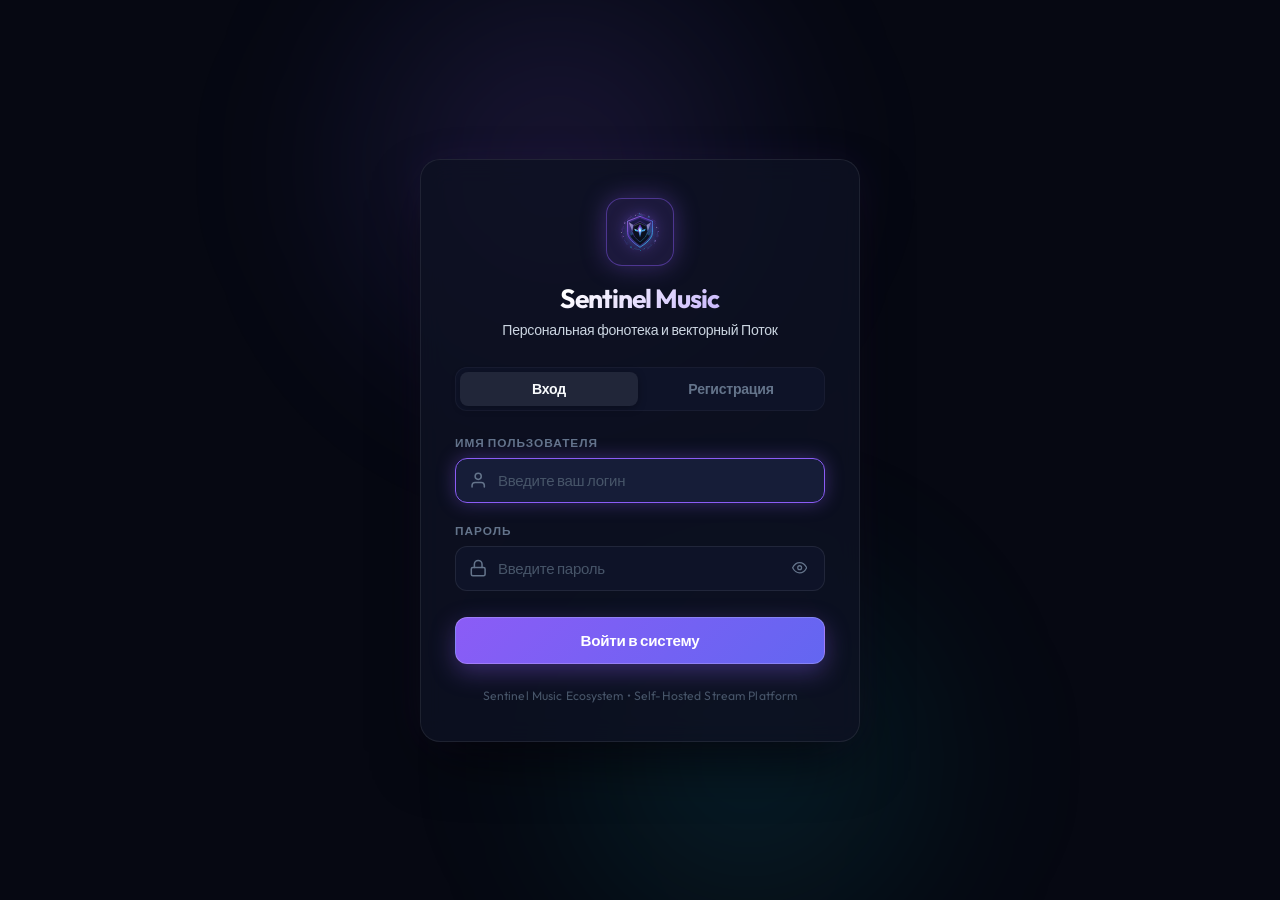
==== frontend/login.html @ 0853d441 "feat: separate login page and cover thumbnails endpoint with disk cache" ====
<!DOCTYPE html>
<html lang="ru">
<head>
  <meta charset="UTF-8">
  <meta name="viewport" content="width=device-width, initial-scale=1.0">
  <title>Авторизация — Sentinel Music</title>
  <link rel="icon" type="image/svg+xml" href="img/logo.svg">

  <!-- Шрифт Outfit и модульные стили Sentinel Design System -->
  <link rel="stylesheet" href="libs/outfit/outfit.css">
  <link rel="stylesheet" href="styles/variables.css">
  <link rel="stylesheet" href="styles/login.css?v=1.0.0">
</head>
<body class="login-page">

  <!-- Фоновые неоновые световые акценты -->
  <div class="login-bg-glow"></div>

  <!-- Карточка авторизации -->
  <div class="login-card">
    <div class="login-brand">
      <div class="logo-wrapper">
        <img src="img/logo.svg" alt="Sentinel Logo" class="brand-logo">
      </div>
      <h1 class="brand-title">Sentinel Music</h1>
      <p class="brand-subtitle" id="authSubtitle">Персональная фонотека и векторный Поток</p>
    </div>

    <!-- Вкладки переключения режима (Вход / Регистрация) -->
    <div class="auth-tabs" id="authTabs">
      <button type="button" class="auth-tab active" data-mode="login" id="tabLogin">Вход</button>
      <button type="button" class="auth-tab" data-mode="register" id="tabRegister">Регистрация</button>
    </div>

    <!-- Информационный баннер (для первого запуска) -->
    <div class="login-info" id="loginInfo" style="display: none;">
      <svg class="svg-icon" viewBox="0 0 24 24" style="flex-shrink:0; width:18px; height:18px;">
        <circle cx="12" cy="12" r="10"></circle>
        <line x1="12" y1="16" x2="12" y2="12"></line>
        <line x1="12" y1="8" x2="12.01" y2="8"></line>
      </svg>
      <span id="infoText">Первый запуск: зарегистрируйте учетную запись администратора.</span>
    </div>

    <!-- Баннер ошибки -->
    <div class="login-error" id="loginError" style="display: none;">
      <svg class="svg-icon" viewBox="0 0 24 24" style="flex-shrink:0; width:18px; height:18px;">
        <circle cx="12" cy="12" r="10"></circle>
        <line x1="12" y1="8" x2="12" y2="12"></line>
        <line x1="12" y1="16" x2="12.01" y2="16"></line>
      </svg>
      <span id="errorText"></span>
    </div>

    <!-- Форма авторизации -->
    <form id="loginForm" autocomplete="on">
      <div class="form-group">
        <label class="form-label" for="usernameInput">Имя пользователя</label>
        <div class="input-wrapper">
          <svg class="svg-icon input-icon" viewBox="0 0 24 24">
            <path d="M20 21v-2a4 4 0 0 0-4-4H8a4 4 0 0 0-4 4v2"></path>
            <circle cx="12" cy="7" r="4"></circle>
          </svg>
          <input
            type="text"
            id="usernameInput"
            class="form-input"
            placeholder="Введите ваш логин"
            autocomplete="username"
            required
            autofocus
          >
        </div>
      </div>

      <div class="form-group">
        <label class="form-label" for="passwordInput">Пароль</label>
        <div class="input-wrapper">
          <svg class="svg-icon input-icon" viewBox="0 0 24 24">
            <rect x="3" y="11" width="18" height="11" rx="2" ry="2"></rect>
            <path d="M7 11V7a5 5 0 0 1 10 0v4"></path>
          </svg>
          <input
            type="password"
            id="passwordInput"
            class="form-input"
            placeholder="Введите пароль"
            autocomplete="current-password"
            required
          >
          <button type="button" class="toggle-password-btn" id="togglePasswordBtn" title="Показать/скрыть пароль">
            <svg class="svg-icon" id="eyeIcon" viewBox="0 0 24 24">
              <path d="M1 12s4-8 11-8 11 8 11 8-4 8-11 8-11-8-11-8z"></path>
              <circle cx="12" cy="12" r="3"></circle>
            </svg>
          </button>
        </div>
      </div>

      <!-- Повтор пароля (только при регистрации) -->
      <div class="form-group" id="confirmPasswordGroup" style="display: none;">
        <label class="form-label" for="confirmPasswordInput">Подтверждение пароля</label>
        <div class="input-wrapper">
          <svg class="svg-icon input-icon" viewBox="0 0 24 24">
            <rect x="3" y="11" width="18" height="11" rx="2" ry="2"></rect>
            <path d="M7 11V7a5 5 0 0 1 10 0v4"></path>
          </svg>
          <input
            type="password"
            id="confirmPasswordInput"
            class="form-input"
            placeholder="Повторите пароль"
            autocomplete="new-password"
          >
        </div>
      </div>

      <button type="submit" class="btn-submit" id="submitBtn">
        <span id="submitBtnText">Войти в систему</span>
      </button>
    </form>

    <div class="login-footer">
      Sentinel Music Ecosystem &bull; Self-Hosted Stream Platform
    </div>
  </div>

  <!-- Модульная логика страницы авторизации -->
  <script type="module">
    import { getAuthToken, setAuthToken, setCurrentUser, clearAuthToken } from './js/config.js';
    import { checkAuthStatus, apiLogin, apiRegister, apiFetch } from './js/api.js';

    let currentMode = 'login'; // 'login' | 'register'

    const form = document.getElementById('loginForm');
    const usernameInput = document.getElementById('usernameInput');
    const passwordInput = document.getElementById('passwordInput');
    const confirmPasswordInput = document.getElementById('confirmPasswordInput');
    const confirmPasswordGroup = document.getElementById('confirmPasswordGroup');
    const submitBtn = document.getElementById('submitBtn');
    const submitBtnText = document.getElementById('submitBtnText');
    const errorBox = document.getElementById('loginError');
    const errorText = document.getElementById('errorText');
    const infoBox = document.getElementById('loginInfo');
    const tabLogin = document.getElementById('tabLogin');
    const tabRegister = document.getElementById('tabRegister');
    const authTabs = document.getElementById('authTabs');
    const togglePasswordBtn = document.getElementById('togglePasswordBtn');
    const authSubtitle = document.getElementById('authSubtitle');

    function showError(msg) {
      errorText.textContent = msg;
      errorBox.style.display = 'flex';
    }

    function hideError() {
      errorBox.style.display = 'none';
      errorText.textContent = '';
    }

    function setMode(mode) {
      currentMode = mode;
      hideError();

      if (mode === 'register') {
        tabRegister.classList.add('active');
        tabLogin.classList.remove('active');
        confirmPasswordGroup.style.display = 'block';
        confirmPasswordInput.required = true;
        passwordInput.autocomplete = 'new-password';
        submitBtnText.textContent = 'Зарегистрироваться';
        authSubtitle.textContent = 'Создание нового профиля слушателя';
      } else {
        tabLogin.classList.add('active');
        tabRegister.classList.remove('active');
        confirmPasswordGroup.style.display = 'none';
        confirmPasswordInput.required = false;
        passwordInput.autocomplete = 'current-password';
        submitBtnText.textContent = 'Войти в систему';
        authSubtitle.textContent = 'Персональная фонотека и векторный Поток';
      }
    }

    // Переключение пароля (show/hide)
    togglePasswordBtn.addEventListener('click', () => {
      const isPwd = passwordInput.type === 'password';
      passwordInput.type = isPwd ? 'text' : 'password';
      togglePasswordBtn.style.color = isPwd ? 'var(--primary)' : 'var(--text-muted)';
    });

    // Переключение вкладок
    tabLogin.addEventListener('click', () => setMode('login'));
    tabRegister.addEventListener('click', () => setMode('register'));

    // Инициализация страницы
    async function initPage() {
      // 1. Проверяем, авторизован ли пользователь уже
      const existingToken = getAuthToken();
      if (existingToken) {
        try {
          const res = await apiFetch('/api/auth/me');
          if (res.ok) {
            window.location.replace('index.html');
            return;
          } else {
            clearAuthToken();
          }
        } catch (_) {
          // Сервер недоступен или ошибка сети — остаёмся на форме
        }
      }

      // 2. Проверяем статус сервера (первичный запуск без админа)
      try {
        const status = await checkAuthStatus();
        if (status && !status.initialized) {
          infoBox.style.display = 'flex';
          authTabs.style.display = 'none';
          setMode('register');
          submitBtnText.textContent = 'Создать администратора';
          authSubtitle.textContent = 'Первоначальная настройка Sentinel Music';
        }
      } catch (err) {
        console.warn('Не удалось запросить статус инициализации сервера:', err);
      }
    }

    // Обработка отправки формы
    form.addEventListener('submit', async (e) => {
      e.preventDefault();
      hideError();

      const username = usernameInput.value.trim();
      const password = passwordInput.value.trim();

      if (!username || !password) {
        showError('Пожалуйста, заполните имя пользователя и пароль.');
        return;
      }

      if (currentMode === 'register') {
        const confirmPassword = confirmPasswordInput.value.trim();
        if (password !== confirmPassword) {
          showError('Введенные пароли не совпадают.');
          confirmPasswordInput.focus();
          return;
        }
        if (password.length < 4) {
          showError('Пароль должен содержать не менее 4 символов.');
          passwordInput.focus();
          return;
        }
      }

      // Блокируем кнопку на время запроса
      submitBtn.disabled = true;
      const originalText = submitBtnText.textContent;
      submitBtnText.textContent = 'Проверка...';

      try {
        const res = currentMode === 'register'
          ? await apiRegister(username, password)
          : await apiLogin(username, password);

        const data = await res.json();

        if (res.ok && data.token) {
          setAuthToken(data.token);
          setCurrentUser({ username: data.username || username });
          // Мгновенный переход в приложение
          window.location.replace('index.html');
        } else {
          showError(data.detail || 'Неверное имя пользователя или пароль.');
          submitBtn.disabled = false;
          submitBtnText.textContent = originalText;
        }
      } catch (err) {
        showError('Не удалось соединиться с сервером. Проверьте подключение.');
        submitBtn.disabled = false;
        submitBtnText.textContent = originalText;
      }
    });

    initPage();
  </script>
</body>
</html>
---- frontend/libs/outfit/outfit.css ----
/* latin-ext */
@font-face {
  font-family: 'Outfit';
  font-style: normal;
  font-weight: 300;
  font-display: swap;
  src: url(./fonts/QGYvz_MVcBeNP4NJuktqQ4E.woff2) format('woff2');
  unicode-range: U+0100-02BA, U+02BD-02C5, U+02C7-02CC, U+02CE-02D7, U+02DD-02FF, U+0304, U+0308, U+0329, U+1D00-1DBF, U+1E00-1E9F, U+1EF2-1EFF, U+2020, U+20A0-20AB, U+20AD-20C0, U+2113, U+2C60-2C7F, U+A720-A7FF;
}
/* latin */
@font-face {
  font-family: 'Outfit';
  font-style: normal;
  font-weight: 300;
  font-display: swap;
  src: url(./fonts/QGYvz_MVcBeNP4NJtEtq.woff2) format('woff2');
  unicode-range: U+0000-00FF, U+0131, U+0152-0153, U+02BB-02BC, U+02C6, U+02DA, U+02DC, U+0304, U+0308, U+0329, U+2000-206F, U+20AC, U+2122, U+2191, U+2193, U+2212, U+2215, U+FEFF, U+FFFD;
}
/* latin-ext */
@font-face {
  font-family: 'Outfit';
  font-style: normal;
  font-weight: 400;
  font-display: swap;
  src: url(./fonts/QGYvz_MVcBeNP4NJuktqQ4E.woff2) format('woff2');
  unicode-range: U+0100-02BA, U+02BD-02C5, U+02C7-02CC, U+02CE-02D7, U+02DD-02FF, U+0304, U+0308, U+0329, U+1D00-1DBF, U+1E00-1E9F, U+1EF2-1EFF, U+2020, U+20A0-20AB, U+20AD-20C0, U+2113, U+2C60-2C7F, U+A720-A7FF;
}
/* latin */
@font-face {
  font-family: 'Outfit';
  font-style: normal;
  font-weight: 400;
  font-display: swap;
  src: url(./fonts/QGYvz_MVcBeNP4NJtEtq.woff2) format('woff2');
  unicode-range: U+0000-00FF, U+0131, U+0152-0153, U+02BB-02BC, U+02C6, U+02DA, U+02DC, U+0304, U+0308, U+0329, U+2000-206F, U+20AC, U+2122, U+2191, U+2193, U+2212, U+2215, U+FEFF, U+FFFD;
}
/* latin-ext */
@font-face {
  font-family: 'Outfit';
  font-style: normal;
  font-weight: 500;
  font-display: swap;
  src: url(./fonts/QGYvz_MVcBeNP4NJuktqQ4E.woff2) format('woff2');
  unicode-range: U+0100-02BA, U+02BD-02C5, U+02C7-02CC, U+02CE-02D7, U+02DD-02FF, U+0304, U+0308, U+0329, U+1D00-1DBF, U+1E00-1E9F, U+1EF2-1EFF, U+2020, U+20A0-20AB, U+20AD-20C0, U+2113, U+2C60-2C7F, U+A720-A7FF;
}
/* latin */
@font-face {
  font-family: 'Outfit';
  font-style: normal;
  font-weight: 500;
  font-display: swap;
  src: url(./fonts/QGYvz_MVcBeNP4NJtEtq.woff2) format('woff2');
  unicode-range: U+0000-00FF, U+0131, U+0152-0153, U+02BB-02BC, U+02C6, U+02DA, U+02DC, U+0304, U+0308, U+0329, U+2000-206F, U+20AC, U+2122, U+2191, U+2193, U+2212, U+2215, U+FEFF, U+FFFD;
}
/* latin-ext */
@font-face {
  font-family: 'Outfit';
  font-style: normal;
  font-weight: 600;
  font-display: swap;
  src: url(./fonts/QGYvz_MVcBeNP4NJuktqQ4E.woff2) format('woff2');
  unicode-range: U+0100-02BA, U+02BD-02C5, U+02C7-02CC, U+02CE-02D7, U+02DD-02FF, U+0304, U+0308, U+0329, U+1D00-1DBF, U+1E00-1E9F, U+1EF2-1EFF, U+2020, U+20A0-20AB, U+20AD-20C0, U+2113, U+2C60-2C7F, U+A720-A7FF;
}
/* latin */
@font-face {
  font-family: 'Outfit';
  font-style: normal;
  font-weight: 600;
  font-display: swap;
  src: url(./fonts/QGYvz_MVcBeNP4NJtEtq.woff2) format('woff2');
  unicode-range: U+0000-00FF, U+0131, U+0152-0153, U+02BB-02BC, U+02C6, U+02DA, U+02DC, U+0304, U+0308, U+0329, U+2000-206F, U+20AC, U+2122, U+2191, U+2193, U+2212, U+2215, U+FEFF, U+FFFD;
}
/* latin-ext */
@font-face {
  font-family: 'Outfit';
  font-style: normal;
  font-weight: 700;
  font-display: swap;
  src: url(./fonts/QGYvz_MVcBeNP4NJuktqQ4E.woff2) format('woff2');
  unicode-range: U+0100-02BA, U+02BD-02C5, U+02C7-02CC, U+02CE-02D7, U+02DD-02FF, U+0304, U+0308, U+0329, U+1D00-1DBF, U+1E00-1E9F, U+1EF2-1EFF, U+2020, U+20A0-20AB, U+20AD-20C0, U+2113, U+2C60-2C7F, U+A720-A7FF;
}
/* latin */
@font-face {
  font-family: 'Outfit';
  font-style: normal;
  font-weight: 700;
  font-display: swap;
  src: url(./fonts/QGYvz_MVcBeNP4NJtEtq.woff2) format('woff2');
  unicode-range: U+0000-00FF, U+0131, U+0152-0153, U+02BB-02BC, U+02C6, U+02DA, U+02DC, U+0304, U+0308, U+0329, U+2000-206F, U+20AC, U+2122, U+2191, U+2193, U+2212, U+2215, U+FEFF, U+FFFD;
}
---- frontend/styles/variables.css ----
/* Sentinel Design System (Deep Space Stealth Cyberpunk v2) Tokens */
:root {
  color-scheme: dark;

  /* Основная космическая палитра */
  --bg-main: #060812;
  --bg-sidebar: rgba(10, 13, 26, 0.75);
  --bg-card: rgba(15, 20, 38, 0.55);
  --bg-card-hover: rgba(22, 29, 54, 0.7);
  --bg-player: rgba(10, 13, 26, 0.90);
  --bg-input: rgba(18, 24, 46, 0.65);
  --bg-input-focus: rgba(24, 32, 62, 0.85);
  --bg-glass-overlay: rgba(6, 8, 18, 0.75);

  /* Границы и разделители */
  --border-color: rgba(255, 255, 255, 0.08);
  --border-subtle: rgba(255, 255, 255, 0.04);
  --border-highlight: rgba(139, 92, 246, 0.45);
  --border-cyan: rgba(6, 182, 212, 0.4);
  --border-emerald: rgba(16, 185, 129, 0.4);

  /* Текстовая иерархия */
  --text-primary: #f8fafc;
  --text-secondary: #cbd5e1;
  --text-muted: #64748b;
  --text-dim: #475569;

  /* Неоновые фирменные акценты Sentinel */
  --primary: #8b5cf6;                     /* Электрический неоновый фиолетовый */
  --primary-hover: #a78bfa;
  --primary-active: #7c3aed;
  --primary-glow: rgba(139, 92, 246, 0.35);
  --primary-gradient: linear-gradient(135deg, #8b5cf6 0%, #6366f1 100%);
  --primary-gradient-hover: linear-gradient(135deg, #a78bfa 0%, #818cf8 100%);

  --accent-cyan: #06b6d4;                 /* Неоновый циановый */
  --accent-cyan-hover: #22d3ee;
  --accent-cyan-glow: rgba(6, 182, 212, 0.3);

  --accent-green: #10b981;                /* Изумрудный зеленый */
  --accent-green-hover: #34d399;
  --accent-green-glow: rgba(16, 185, 129, 0.25);

  --accent-rose: #f43f5e;                 /* Яркая неоновая роза */
  --accent-rose-hover: #fb7185;
  --accent-rose-glow: rgba(244, 63, 94, 0.3);

  /* Специфичные акценты для аудио-компонентов */
  --accent-stream-pink: #c084fc;
  --accent-stream-purple: #7c3aed;
  --accent-stream-cyan: #06b6d4;
  --badge-flac: #10b981;
  --like-color: #f43f5e;

  /* Шрифты и типографика */
  --font-family: 'Outfit', -apple-system, BlinkMacSystemFont, 'Segoe UI', Roboto, sans-serif;
  --font-mono: 'JetBrains Mono', 'Fira Code', 'Consolas', monospace;
  --tracking-tighter: -0.035em;
  --tracking-tight: -0.018em;
  --tracking-normal: 0.01em;

  /* Радиусы скругления */
  --radius-xl: 20px;
  --radius-lg: 16px;
  --radius-md: 12px;
  --radius-sm: 8px;
  --radius-pill: 9999px;

  /* Фильтры и эффекты Glassmorphism */
  --blur-glass: blur(8px);
  --blur-modal: blur(12px);

  /* Анимации и переходы */
  --transition-fast: 0.15s cubic-bezier(0.16, 1, 0.3, 1);
  --transition-normal: 0.3s cubic-bezier(0.16, 1, 0.3, 1);
  --transition-premium: 0.5s cubic-bezier(0.16, 1, 0.3, 1);
  --transition-elastic: 0.45s cubic-bezier(0.34, 1.56, 0.64, 1);

  /* Свечения и тени */
  --shadow-glow: 0 0 30px rgba(139, 92, 246, 0.25);
  --shadow-cyan-glow: 0 0 30px rgba(6, 182, 212, 0.2);
  --shadow-card: 0 20px 50px -10px rgba(0, 0, 0, 0.7);
  --shadow-card-hover: 0 24px 60px -12px rgba(139, 92, 246, 0.18);
  --shadow-neon-green: 0 0 22px rgba(16, 185, 129, 0.25);
  --shadow-neon-rose: 0 0 22px rgba(244, 63, 94, 0.25);

  /* Векторная система иконок (SVG Icon Tokens) */
  --icon-size-sm: 14px;
  --icon-size-md: 18px;
  --icon-size-lg: 24px;
}

/* Базовые правила для масштабируемых SVG-иконок */
.svg-icon {
  display: inline-block;
  width: 1.15em;
  height: 1.15em;
  vertical-align: -0.18em;
  stroke-width: 2;
  stroke: currentColor;
  fill: none;
  stroke-linecap: round;
  stroke-linejoin: round;
  flex-shrink: 0;
  transition: transform var(--transition-fast), stroke var(--transition-fast), fill var(--transition-fast);
}

.svg-icon.icon-heartFilled,
.svg-icon.icon-liked {
  fill: var(--accent-rose);
  stroke: var(--accent-rose);
}

.svg-icon.icon-danger {
  color: var(--accent-rose);
}

.svg-icon.icon-success {
  color: var(--accent-green);
}

.svg-icon.icon-spin {
  animation: iconSpin 0.9s linear infinite;
}

@keyframes iconSpin {
  from { transform: rotate(0deg); }
  to   { transform: rotate(360deg); }
}
---- frontend/styles/login.css ----
/* Sentinel Design System — Стили отдельной страницы авторизации (Login View) */

* {
  box-sizing: border-box;
  margin: 0;
  padding: 0;
}

body.login-page {
  min-height: 100vh;
  width: 100%;
  background: var(--bg-main);
  color: var(--text-primary);
  font-family: var(--font-family);
  display: flex;
  align-items: center;
  justify-content: center;
  position: relative;
  overflow-x: hidden;
  padding: 24px;
}

/* Фоновые неоновые световые акценты */
.login-bg-glow {
  position: fixed;
  inset: 0;
  pointer-events: none;
  z-index: 0;
  overflow: hidden;
}

.login-bg-glow::before {
  content: '';
  position: absolute;
  top: -15%;
  left: 20%;
  width: 600px;
  height: 600px;
  background: radial-gradient(circle, rgba(139, 92, 246, 0.16) 0%, rgba(99, 102, 241, 0.05) 50%, transparent 70%);
  border-radius: 50%;
  filter: blur(60px);
  animation: glowPulse 8s ease-in-out infinite alternate;
}

.login-bg-glow::after {
  content: '';
  position: absolute;
  bottom: -15%;
  right: 20%;
  width: 550px;
  height: 550px;
  background: radial-gradient(circle, rgba(6, 182, 212, 0.13) 0%, rgba(16, 185, 129, 0.04) 50%, transparent 70%);
  border-radius: 50%;
  filter: blur(60px);
  animation: glowPulse 10s ease-in-out infinite alternate-reverse;
}

@keyframes glowPulse {
  0% { transform: scale(0.9) translate(0, 0); opacity: 0.7; }
  100% { transform: scale(1.1) translate(20px, -20px); opacity: 1; }
}

/* Центрированная карточка авторизации */
.login-card {
  position: relative;
  z-index: 10;
  width: 100%;
  max-width: 440px;
  background: rgba(14, 18, 35, 0.82);
  border: 1px solid var(--border-color);
  backdrop-filter: var(--blur-modal);
  -webkit-backdrop-filter: var(--blur-modal);
  border-radius: var(--radius-xl);
  padding: 38px 34px;
  box-shadow: 0 25px 60px -15px rgba(0, 0, 0, 0.8), 0 0 40px rgba(139, 92, 246, 0.08);
  animation: cardFadeIn 0.4s cubic-bezier(0.16, 1, 0.3, 1) forwards;
}

@keyframes cardFadeIn {
  from { opacity: 0; transform: translateY(18px) scale(0.98); }
  to { opacity: 1; transform: translateY(0) scale(1); }
}

/* Брендинг и логотип */
.login-brand {
  text-align: center;
  margin-bottom: 28px;
}

.logo-wrapper {
  display: inline-flex;
  align-items: center;
  justify-content: center;
  width: 68px;
  height: 68px;
  border-radius: var(--radius-lg);
  background: rgba(139, 92, 246, 0.12);
  border: 1px solid var(--border-highlight);
  box-shadow: 0 0 24px var(--primary-glow);
  margin-bottom: 16px;
  transition: transform var(--transition-normal);
}

.logo-wrapper:hover {
  transform: scale(1.05) rotate(3deg);
}

.brand-logo {
  width: 40px;
  height: 40px;
  filter: drop-shadow(0 0 8px rgba(139, 92, 246, 0.6));
}

.brand-title {
  font-size: 1.65rem;
  font-weight: 800;
  letter-spacing: var(--tracking-tighter);
  background: linear-gradient(135deg, #ffffff 30%, var(--primary-hover) 100%);
  -webkit-background-clip: text;
  -webkit-text-fill-color: transparent;
  margin-bottom: 6px;
}

.brand-subtitle {
  font-size: 0.88rem;
  color: var(--text-secondary);
  letter-spacing: var(--tracking-tight);
}

/* Переключатель вкладок Вход / Регистрация */
.auth-tabs {
  display: flex;
  background: var(--bg-input);
  border: 1px solid var(--border-subtle);
  border-radius: var(--radius-md);
  padding: 4px;
  margin-bottom: 24px;
  gap: 4px;
}

.auth-tab {
  flex: 1;
  padding: 9px 14px;
  border: none;
  background: transparent;
  color: var(--text-muted);
  font-size: 0.88rem;
  font-weight: 700;
  border-radius: var(--radius-sm);
  cursor: pointer;
  letter-spacing: var(--tracking-tight);
  transition: all var(--transition-fast);
}

.auth-tab:hover {
  color: var(--text-secondary);
}

.auth-tab.active {
  background: rgba(255, 255, 255, 0.08);
  color: var(--text-primary);
  box-shadow: 0 2px 8px rgba(0, 0, 0, 0.3);
}

/* Баннеры ошибок и информации */
.login-error {
  display: flex;
  align-items: flex-start;
  gap: 10px;
  padding: 12px 14px;
  background: rgba(244, 63, 94, 0.12);
  border: 1px solid rgba(244, 63, 94, 0.35);
  color: #fda4af;
  border-radius: var(--radius-md);
  font-size: 0.86rem;
  font-weight: 600;
  line-height: 1.4;
  margin-bottom: 20px;
  animation: shakeAlert 0.3s ease-in-out;
}

.login-info {
  display: flex;
  align-items: flex-start;
  gap: 10px;
  padding: 12px 14px;
  background: rgba(6, 182, 212, 0.12);
  border: 1px solid rgba(6, 182, 212, 0.35);
  color: #a5f3fc;
  border-radius: var(--radius-md);
  font-size: 0.86rem;
  font-weight: 600;
  line-height: 1.4;
  margin-bottom: 20px;
}

@keyframes shakeAlert {
  0%, 100% { transform: translateX(0); }
  25% { transform: translateX(-4px); }
  75% { transform: translateX(4px); }
}

/* Поля ввода формы */
.form-group {
  margin-bottom: 20px;
}

.form-label {
  display: block;
  font-size: 0.74rem;
  font-weight: 700;
  text-transform: uppercase;
  letter-spacing: 1px;
  color: var(--text-muted);
  margin-bottom: 8px;
}

.input-wrapper {
  position: relative;
  display: flex;
  align-items: center;
}

.input-icon {
  position: absolute;
  left: 14px;
  color: var(--text-muted);
  pointer-events: none;
  font-size: 1rem;
}

.form-input {
  width: 100%;
  padding: 12px 16px 12px 42px;
  background: var(--bg-input);
  border: 1px solid var(--border-color);
  border-radius: var(--radius-md);
  color: var(--text-primary);
  font-family: inherit;
  font-size: 0.94rem;
  letter-spacing: var(--tracking-tight);
  outline: none;
  transition: all var(--transition-fast);
}

.form-input:focus {
  background: var(--bg-input-focus);
  border-color: var(--primary);
  box-shadow: 0 0 18px var(--primary-glow);
}

.form-input::placeholder {
  color: var(--text-dim);
}

.toggle-password-btn {
  position: absolute;
  right: 12px;
  background: transparent;
  border: none;
  color: var(--text-muted);
  cursor: pointer;
  padding: 6px;
  display: flex;
  align-items: center;
  justify-content: center;
  border-radius: var(--radius-sm);
  transition: color var(--transition-fast);
}

.toggle-password-btn:hover {
  color: var(--text-primary);
}

/* Кнопка отправки */
.btn-submit {
  width: 100%;
  padding: 13px 24px;
  background: var(--primary-gradient);
  color: #ffffff;
  border: 1px solid rgba(255, 255, 255, 0.2);
  border-radius: var(--radius-md);
  font-family: inherit;
  font-size: 0.95rem;
  font-weight: 700;
  letter-spacing: var(--tracking-tight);
  cursor: pointer;
  box-shadow: 0 8px 24px var(--primary-glow);
  transition: all var(--transition-fast);
  display: flex;
  align-items: center;
  justify-content: center;
  gap: 10px;
  margin-top: 26px;
}

.btn-submit:hover:not(:disabled) {
  background: var(--primary-gradient-hover);
  box-shadow: 0 10px 28px rgba(139, 92, 246, 0.45);
  transform: translateY(-1px);
}

.btn-submit:active:not(:disabled) {
  transform: translateY(1px);
}

.btn-submit:disabled {
  opacity: 0.6;
  cursor: not-allowed;
  transform: none;
}

/* Подвал карточки */
.login-footer {
  text-align: center;
  margin-top: 24px;
  font-size: 0.76rem;
  color: var(--text-dim);
  letter-spacing: var(--tracking-normal);
}

/* Адаптивность для мобильных экранов */
@media (max-width: 480px) {
  .login-card {
    padding: 28px 22px;
    border-radius: var(--radius-lg);
  }
  
  .brand-title {
    font-size: 1.45rem;
  }
}
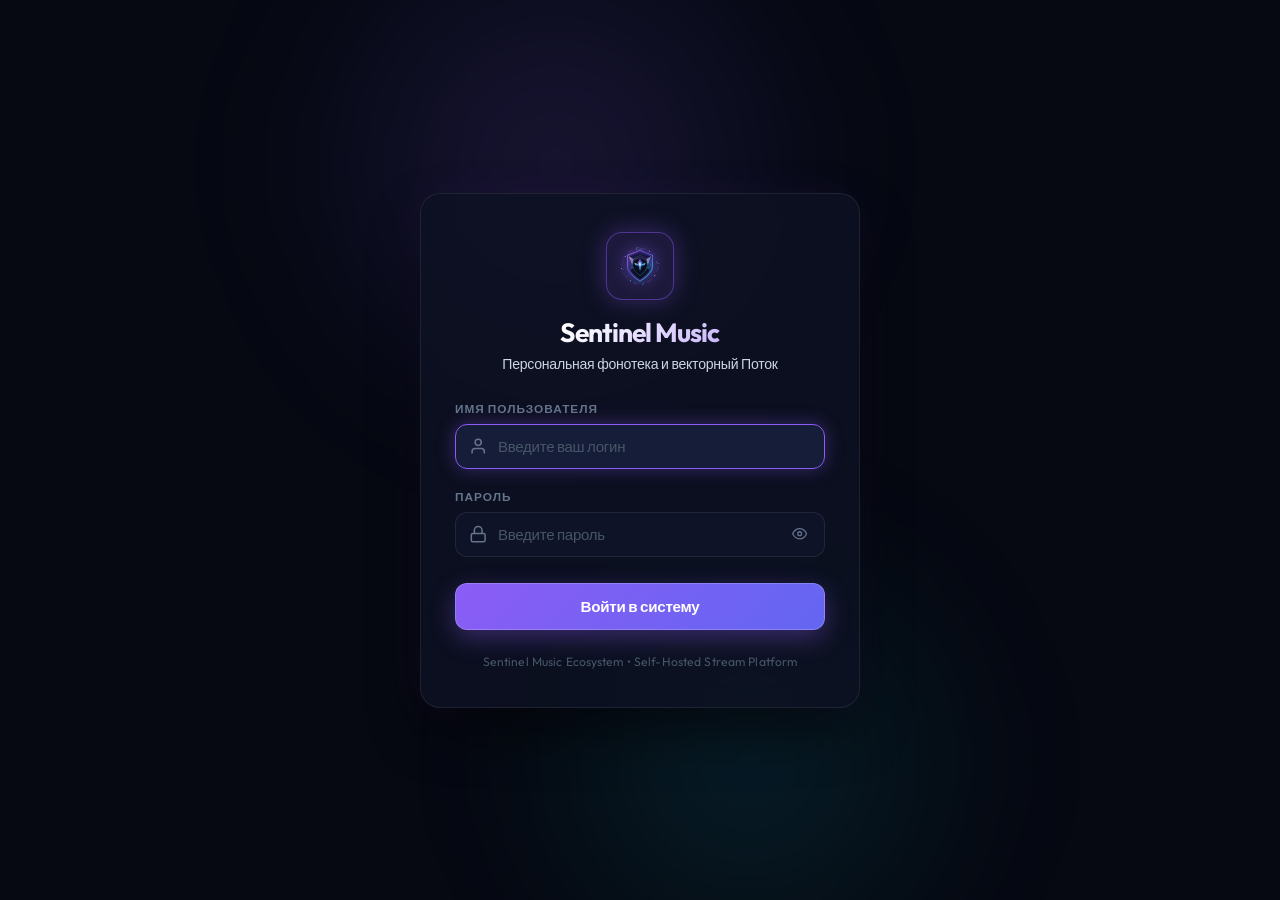
==== commit 82235ca6: "feat: full-screen settings, ssl generation, admin-only registration and task import API" ====
--- a/frontend/login.html
+++ b/frontend/login.html
@@ -26,8 +26,8 @@
       <p class="brand-subtitle" id="authSubtitle">Персональная фонотека и векторный Поток</p>
     </div>
 
-    <!-- Вкладки переключения режима (Вход / Регистрация) -->
-    <div class="auth-tabs" id="authTabs">
+    <!-- Вкладки переключения режима (Вход / Регистрация) - отображаются только при первом старте -->
+    <div class="auth-tabs" id="authTabs" style="display: none;">
       <button type="button" class="auth-tab active" data-mode="login" id="tabLogin">Вход</button>
       <button type="button" class="auth-tab" data-mode="register" id="tabRegister">Регистрация</button>
     </div>
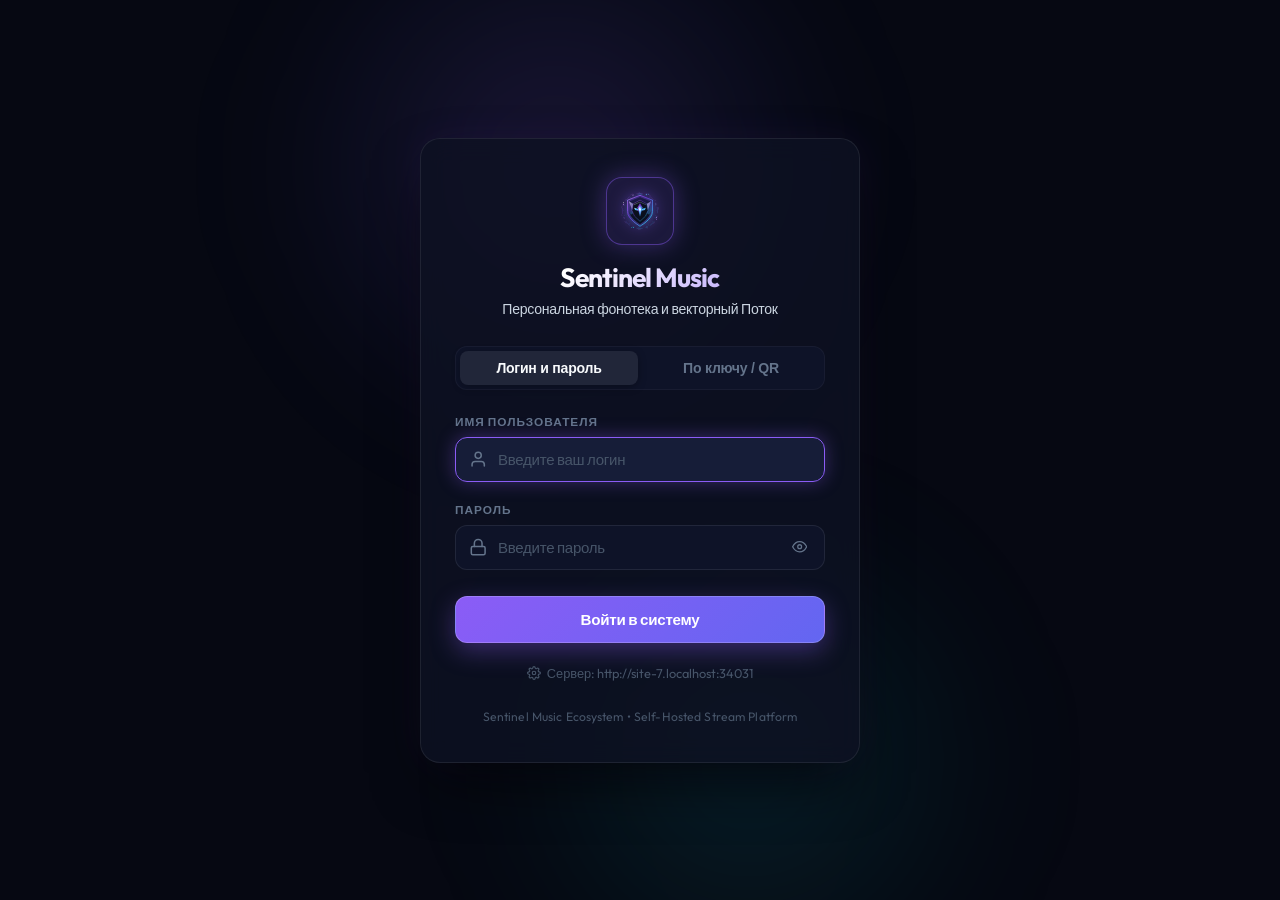
==== commit 36c6faad: "feat(auth): add AES-256-GCM tamper-proof pairing tokens and remove is_admin from QR payload" ====
--- a/frontend/login.html
+++ b/frontend/login.html
@@ -26,10 +26,11 @@
       <p class="brand-subtitle" id="authSubtitle">Персональная фонотека и векторный Поток</p>
     </div>
 
-    <!-- Вкладки переключения режима (Вход / Регистрация) - отображаются только при первом старте -->
-    <div class="auth-tabs" id="authTabs" style="display: none;">
-      <button type="button" class="auth-tab active" data-mode="login" id="tabLogin">Вход</button>
-      <button type="button" class="auth-tab" data-mode="register" id="tabRegister">Регистрация</button>
+    <!-- Вкладки переключения режима (Вход по паролю / По ключу или QR / Регистрация) -->
+    <div class="auth-tabs" id="authTabs">
+      <button type="button" class="auth-tab active" data-mode="login" id="tabLogin">Логин и пароль</button>
+      <button type="button" class="auth-tab" data-mode="token" id="tabToken">По ключу / QR</button>
+      <button type="button" class="auth-tab" data-mode="register" id="tabRegister" style="display: none;">Регистрация</button>
     </div>
 
     <!-- Информационный баннер (для первого запуска) -->
@@ -54,7 +55,7 @@
 
     <!-- Форма авторизации -->
     <form id="loginForm" autocomplete="on">
-      <div class="form-group">
+      <div class="form-group" id="usernameGroup">
         <label class="form-label" for="usernameInput">Имя пользователя</label>
         <div class="input-wrapper">
           <svg class="svg-icon input-icon" viewBox="0 0 24 24">
@@ -73,7 +74,7 @@
         </div>
       </div>
 
-      <div class="form-group">
+      <div class="form-group" id="passwordGroup">
         <label class="form-label" for="passwordInput">Пароль</label>
         <div class="input-wrapper">
           <svg class="svg-icon input-icon" viewBox="0 0 24 24">
@@ -97,6 +98,27 @@
         </div>
       </div>
 
+      <!-- Вход по токену доступа или QR-сопряжению -->
+      <div class="form-group" id="tokenGroup" style="display: none;">
+        <label class="form-label" for="tokenInput">Ключ доступа или JSON сопряжения</label>
+        <div class="input-wrapper">
+          <svg class="svg-icon input-icon" viewBox="0 0 24 24">
+            <path d="M21 2l-2 2m-1.5 1.5L16 7l-1.5-1.5M19 5l-2.5 2.5M10.5 10.5a5 5 0 1 1-7.07 7.07 5 5 0 0 1 7.07-7.07zm0 0L19 2"></path>
+          </svg>
+          <input
+            type="text"
+            id="tokenInput"
+            class="form-input"
+            style="font-family: monospace; font-size: 0.82rem;"
+            placeholder='Вставьте токен или {"url":..., "token":...}'
+            autocomplete="off"
+          >
+        </div>
+        <div style="font-size: 0.76rem; color: var(--text-dim); margin-top: 6px; line-height: 1.4;">
+          Вставьте строку из QR-кода браузера. Адрес сервера и профиль настроятся автоматически.
+        </div>
+      </div>
+
       <!-- Повтор пароля (только при регистрации) -->
       <div class="form-group" id="confirmPasswordGroup" style="display: none;">
         <label class="form-label" for="confirmPasswordInput">Подтверждение пароля</label>
@@ -120,6 +142,22 @@
       </button>
     </form>
 
+    <!-- Настройка адреса сервера (актуально для ПК-приложения и удаленного подключения) -->
+    <div class="login-server-host" id="loginServerHostSection">
+      <button type="button" class="btn-toggle-server" id="toggleServerBtn" title="Настроить адрес подключения к серверу">
+        <svg class="svg-icon" viewBox="0 0 24 24" style="width: 14px; height: 14px; flex-shrink:0;">
+          <circle cx="12" cy="12" r="3"></circle>
+          <path d="M19.4 15a1.65 1.65 0 0 0 .33 1.82l.06.06a2 2 0 0 1 0 2.83 2 2 0 0 1-2.83 0l-.06-.06a1.65 1.65 0 0 0-1.82-.33 1.65 1.65 0 0 0-1 1.51V21a2 2 0 0 1-2 2 2 2 0 0 1-2-2v-.09A1.65 1.65 0 0 0 9 19.4a1.65 1.65 0 0 0-1.82.33l-.06.06a2 2 0 0 1-2.83 0 2 2 0 0 1 0-2.83l.06-.06a1.65 1.65 0 0 0 .33-1.82 1.65 1.65 0 0 0-1.51-1H3a2 2 0 0 1-2-2 2 2 0 0 1 2-2h.09A1.65 1.65 0 0 0 4.6 9a1.65 1.65 0 0 0-.33-1.82l-.06-.06a2 2 0 0 1 0-2.83 2 2 0 0 1 2.83 0l.06.06a1.65 1.65 0 0 0 1.82.33H9a1.65 1.65 0 0 0 1-1.51V3a2 2 0 0 1 2-2 2 2 0 0 1 2 2v.09a1.65 1.65 0 0 0 1 1.51 1.65 1.65 0 0 0 1.82-.33l.06-.06a2 2 0 0 1 2.83 0 2 2 0 0 1 0 2.83l-.06.06a1.65 1.65 0 0 0-.33 1.82V9a1.65 1.65 0 0 0 1.51 1H21a2 2 0 0 1 2 2 2 2 0 0 1-2 2h-.09a1.65 1.65 0 0 0-1.51 1z"></path>
+        </svg>
+        <span id="currentServerLabel">Сервер: http://localhost:8000</span>
+      </button>
+
+      <div class="server-host-form" id="serverHostForm" style="display: none;">
+        <input type="text" id="serverHostInput" class="form-input form-input-sm" placeholder="http://192.168.1.X:8000">
+        <button type="button" class="btn-save-host" id="btnSaveHost">ОК</button>
+      </div>
+    </div>
+
     <div class="login-footer">
       Sentinel Music Ecosystem &bull; Self-Hosted Stream Platform
     </div>
@@ -127,14 +165,18 @@
 
   <!-- Модульная логика страницы авторизации -->
   <script type="module">
-    import { getAuthToken, setAuthToken, setCurrentUser, clearAuthToken } from './js/config.js';
+    import { getAuthToken, setAuthToken, setCurrentUser, clearAuthToken, getServerHost, setServerHost, isTauri } from './js/config.js';
     import { checkAuthStatus, apiLogin, apiRegister, apiFetch } from './js/api.js';
 
-    let currentMode = 'login'; // 'login' | 'register'
+    let currentMode = 'login'; // 'login' | 'register' | 'token'
 
     const form = document.getElementById('loginForm');
+    const usernameGroup = document.getElementById('usernameGroup');
     const usernameInput = document.getElementById('usernameInput');
+    const passwordGroup = document.getElementById('passwordGroup');
     const passwordInput = document.getElementById('passwordInput');
+    const tokenGroup = document.getElementById('tokenGroup');
+    const tokenInput = document.getElementById('tokenInput');
     const confirmPasswordInput = document.getElementById('confirmPasswordInput');
     const confirmPasswordGroup = document.getElementById('confirmPasswordGroup');
     const submitBtn = document.getElementById('submitBtn');
@@ -143,11 +185,60 @@
     const errorText = document.getElementById('errorText');
     const infoBox = document.getElementById('loginInfo');
     const tabLogin = document.getElementById('tabLogin');
+    const tabToken = document.getElementById('tabToken');
     const tabRegister = document.getElementById('tabRegister');
     const authTabs = document.getElementById('authTabs');
     const togglePasswordBtn = document.getElementById('togglePasswordBtn');
     const authSubtitle = document.getElementById('authSubtitle');
 
+    const toggleServerBtn = document.getElementById('toggleServerBtn');
+    const serverHostForm = document.getElementById('serverHostForm');
+    const serverHostInput = document.getElementById('serverHostInput');
+    const btnSaveHost = document.getElementById('btnSaveHost');
+    const currentServerLabel = document.getElementById('currentServerLabel');
+
+    // Настройка адреса сервера
+    function updateServerLabel() {
+      const host = getServerHost();
+      if (currentServerLabel) {
+        currentServerLabel.textContent = `Сервер: ${host}`;
+      }
+      if (serverHostInput) {
+        serverHostInput.value = host;
+      }
+    }
+
+    if (toggleServerBtn && serverHostForm) {
+      toggleServerBtn.addEventListener('click', () => {
+        const isHidden = serverHostForm.style.display === 'none';
+        serverHostForm.style.display = isHidden ? 'flex' : 'none';
+        if (isHidden && serverHostInput) {
+          serverHostInput.focus();
+        }
+      });
+    }
+
+    if (btnSaveHost && serverHostInput) {
+      btnSaveHost.addEventListener('click', () => {
+        const newHost = serverHostInput.value.trim();
+        if (newHost) {
+          setServerHost(newHost);
+          updateServerLabel();
+          serverHostForm.style.display = 'none';
+          location.reload();
+        }
+      });
+
+      serverHostInput.addEventListener('keydown', (e) => {
+        if (e.key === 'Enter') {
+          e.preventDefault();
+          btnSaveHost.click();
+        }
+      });
+    }
+
+    updateServerLabel();
+
     function showError(msg) {
       errorText.textContent = msg;
       errorBox.style.display = 'flex';
@@ -162,19 +253,48 @@
       currentMode = mode;
       hideError();
 
-      if (mode === 'register') {
-        tabRegister.classList.add('active');
-        tabLogin.classList.remove('active');
-        confirmPasswordGroup.style.display = 'block';
-        confirmPasswordInput.required = true;
+      if (mode === 'token') {
+        if (tabToken) tabToken.classList.add('active');
+        if (tabLogin) tabLogin.classList.remove('active');
+        if (tabRegister) tabRegister.classList.remove('active');
+        if (usernameGroup) usernameGroup.style.display = 'none';
+        if (usernameInput) usernameInput.required = false;
+        if (passwordGroup) passwordGroup.style.display = 'none';
+        if (passwordInput) passwordInput.required = false;
+        if (confirmPasswordGroup) confirmPasswordGroup.style.display = 'none';
+        if (confirmPasswordInput) confirmPasswordInput.required = false;
+        if (tokenGroup) tokenGroup.style.display = 'block';
+        if (tokenInput) tokenInput.required = true;
+        submitBtnText.textContent = 'Войти по ключу';
+        authSubtitle.textContent = 'Вход по ключу доступа или данным QR-сопряжения';
+        setTimeout(() => tokenInput && tokenInput.focus(), 50);
+      } else if (mode === 'register') {
+        if (tabRegister) tabRegister.classList.add('active');
+        if (tabLogin) tabLogin.classList.remove('active');
+        if (tabToken) tabToken.classList.remove('active');
+        if (usernameGroup) usernameGroup.style.display = 'block';
+        if (usernameInput) usernameInput.required = true;
+        if (passwordGroup) passwordGroup.style.display = 'block';
+        if (passwordInput) passwordInput.required = true;
+        if (confirmPasswordGroup) confirmPasswordGroup.style.display = 'block';
+        if (confirmPasswordInput) confirmPasswordInput.required = true;
+        if (tokenGroup) tokenGroup.style.display = 'none';
+        if (tokenInput) tokenInput.required = false;
         passwordInput.autocomplete = 'new-password';
         submitBtnText.textContent = 'Зарегистрироваться';
         authSubtitle.textContent = 'Создание нового профиля слушателя';
       } else {
-        tabLogin.classList.add('active');
-        tabRegister.classList.remove('active');
-        confirmPasswordGroup.style.display = 'none';
-        confirmPasswordInput.required = false;
+        if (tabLogin) tabLogin.classList.add('active');
+        if (tabToken) tabToken.classList.remove('active');
+        if (tabRegister) tabRegister.classList.remove('active');
+        if (usernameGroup) usernameGroup.style.display = 'block';
+        if (usernameInput) usernameInput.required = true;
+        if (passwordGroup) passwordGroup.style.display = 'block';
+        if (passwordInput) passwordInput.required = true;
+        if (confirmPasswordGroup) confirmPasswordGroup.style.display = 'none';
+        if (confirmPasswordInput) confirmPasswordInput.required = false;
+        if (tokenGroup) tokenGroup.style.display = 'none';
+        if (tokenInput) tokenInput.required = false;
         passwordInput.autocomplete = 'current-password';
         submitBtnText.textContent = 'Войти в систему';
         authSubtitle.textContent = 'Персональная фонотека и векторный Поток';
@@ -189,8 +309,118 @@
     });
 
     // Переключение вкладок
-    tabLogin.addEventListener('click', () => setMode('login'));
-    tabRegister.addEventListener('click', () => setMode('register'));
+    if (tabLogin) tabLogin.addEventListener('click', () => setMode('login'));
+    if (tabToken) tabToken.addEventListener('click', () => setMode('token'));
+    if (tabRegister) tabRegister.addEventListener('click', () => setMode('register'));
+
+    // Вход по токену доступа или строке JSON из QR-кода
+    async function executeTokenLogin(rawInput) {
+      hideError();
+      let token = (rawInput || '').trim();
+      let serverHost = getServerHost();
+      let username = 'admin';
+
+      if (!token) {
+        showError('Пожалуйста, введите ключ или строку JSON.');
+        return;
+      }
+
+      // Если это JSON сопряжения (QR payload)
+      if (token.startsWith('{') && token.endsWith('}')) {
+        try {
+          const data = JSON.parse(token);
+          if (data.token) {
+            token = String(data.token).trim();
+          }
+          if (data.url) {
+            serverHost = String(data.url).trim().replace(/\/+$/, '');
+            setServerHost(serverHost);
+            updateServerLabel();
+          }
+          if (data.username) {
+            username = String(data.username);
+          }
+        } catch (e) {
+          showError('Не удалось разобрать строку JSON. Проверьте формат.');
+          return;
+        }
+      }
+
+      submitBtn.disabled = true;
+      const originalText = submitBtnText.textContent;
+      submitBtnText.textContent = 'Проверка ключа...';
+
+      try {
+        const targetUrl = `${serverHost.replace(/\/+$/, '')}/api/auth/me`;
+        const res = await fetch(targetUrl, {
+          headers: { 'Authorization': `Bearer ${token}` }
+        });
+
+        if (res.ok) {
+          const userData = await res.json().catch(() => ({ username }));
+          setAuthToken(token);
+          setCurrentUser(userData.username ? userData : { username });
+          window.location.replace('index.html');
+        } else {
+          const err = await res.json().catch(() => ({}));
+          showError(err.detail || 'Ключ доступа недействителен или срок его действия истек.');
+          submitBtn.disabled = false;
+          submitBtnText.textContent = originalText;
+        }
+      } catch (err) {
+        showError(`Не удалось соединиться с сервером (${serverHost}). Убедитесь, что сервер запущен и доступен.`);
+        if (serverHostForm) {
+          serverHostForm.style.display = 'flex';
+        }
+        submitBtn.disabled = false;
+        submitBtnText.textContent = originalText;
+      }
+    }
+
+    // Автоматическое распознавание вставки JSON сопряжения в любое поле
+    function checkAutoTokenJson(val) {
+      if (!val) return false;
+      const trimmed = val.trim();
+      if (trimmed.startsWith('{') && (trimmed.includes('"token"') || trimmed.includes('"url"'))) {
+        try {
+          const parsed = JSON.parse(trimmed);
+          if (parsed.token) {
+            setMode('token');
+            if (tokenInput) tokenInput.value = trimmed;
+            executeTokenLogin(trimmed);
+            return true;
+          }
+        } catch (_) {}
+      }
+      return false;
+    }
+
+    if (usernameInput) {
+      usernameInput.addEventListener('input', () => {
+        checkAutoTokenJson(usernameInput.value);
+      });
+      usernameInput.addEventListener('paste', (e) => {
+        const pasted = (e.clipboardData || window.clipboardData)?.getData('text');
+        if (pasted && checkAutoTokenJson(pasted)) {
+          e.preventDefault();
+        }
+      });
+    }
+
+    if (tokenInput) {
+      tokenInput.addEventListener('input', () => {
+        const val = tokenInput.value.trim();
+        if (val.startsWith('{') && val.endsWith('}') && val.includes('"token"')) {
+          executeTokenLogin(val);
+        }
+      });
+      tokenInput.addEventListener('paste', (e) => {
+        const pasted = (e.clipboardData || window.clipboardData)?.getData('text');
+        if (pasted && checkAutoTokenJson(pasted)) {
+          e.preventDefault();
+        }
+      });
+    }
 
     // Инициализация страницы
     async function initPage() {
@@ -222,6 +452,10 @@
         }
       } catch (err) {
         console.warn('Не удалось запросить статус инициализации сервера:', err);
+        // Если в Tauri или десктопе не удается подключиться сразу, покажем форму сервера
+        if (isTauri && serverHostForm) {
+          serverHostForm.style.display = 'flex';
+        }
       }
     }
 
@@ -229,6 +463,12 @@
     form.addEventListener('submit', async (e) => {
       e.preventDefault();
       hideError();
+
+      if (currentMode === 'token') {
+        const val = tokenInput ? tokenInput.value.trim() : '';
+        await executeTokenLogin(val);
+        return;
+      }
 
       const username = usernameInput.value.trim();
       const password = passwordInput.value.trim();
@@ -275,7 +515,11 @@
           submitBtnText.textContent = originalText;
         }
       } catch (err) {
-        showError('Не удалось соединиться с сервером. Проверьте подключение.');
+        const currentHost = getServerHost();
+        showError(`Не удалось соединиться с сервером (${currentHost}). Убедитесь, что сервер запущен, или укажите другой адрес.`);
+        if (serverHostForm) {
+          serverHostForm.style.display = 'flex';
+        }
         submitBtn.disabled = false;
         submitBtnText.textContent = originalText;
       }
--- a/frontend/styles/variables.css
+++ b/frontend/styles/variables.css
@@ -65,6 +65,7 @@
   --radius-md: 12px;
   --radius-sm: 8px;
   --radius-pill: 9999px;
+  --radius-full: 9999px;
 
   /* Фильтры и эффекты Glassmorphism */
   --blur-glass: blur(8px);
--- a/frontend/styles/login.css
+++ b/frontend/styles/login.css
@@ -319,6 +319,61 @@
   letter-spacing: var(--tracking-normal);
 }
 
+/* Настройка хоста сервера */
+.login-server-host {
+  margin-top: 18px;
+  text-align: center;
+}
+
+.btn-toggle-server {
+  background: none;
+  border: none;
+  color: var(--text-dim);
+  font-size: 0.8rem;
+  font-family: inherit;
+  cursor: pointer;
+  display: inline-flex;
+  align-items: center;
+  gap: 6px;
+  padding: 4px 10px;
+  border-radius: var(--radius-sm);
+  transition: all var(--transition-fast);
+}
+
+.btn-toggle-server:hover {
+  color: var(--text-secondary);
+  background: rgba(255, 255, 255, 0.05);
+}
+
+.server-host-form {
+  margin-top: 10px;
+  display: flex;
+  gap: 8px;
+}
+
+.form-input-sm {
+  padding: 8px 12px;
+  font-size: 0.85rem;
+  flex: 1;
+}
+
+.btn-save-host {
+  padding: 8px 16px;
+  background: var(--primary);
+  border: 1px solid rgba(255, 255, 255, 0.15);
+  border-radius: var(--radius-md);
+  color: #fff;
+  font-weight: 600;
+  cursor: pointer;
+  font-family: inherit;
+  transition: opacity var(--transition-fast);
+  white-space: nowrap;
+}
+
+.btn-save-host:hover {
+  opacity: 0.9;
+}
+
 /* Адаптивность для мобильных экранов */
 @media (max-width: 480px) {
   .login-card {
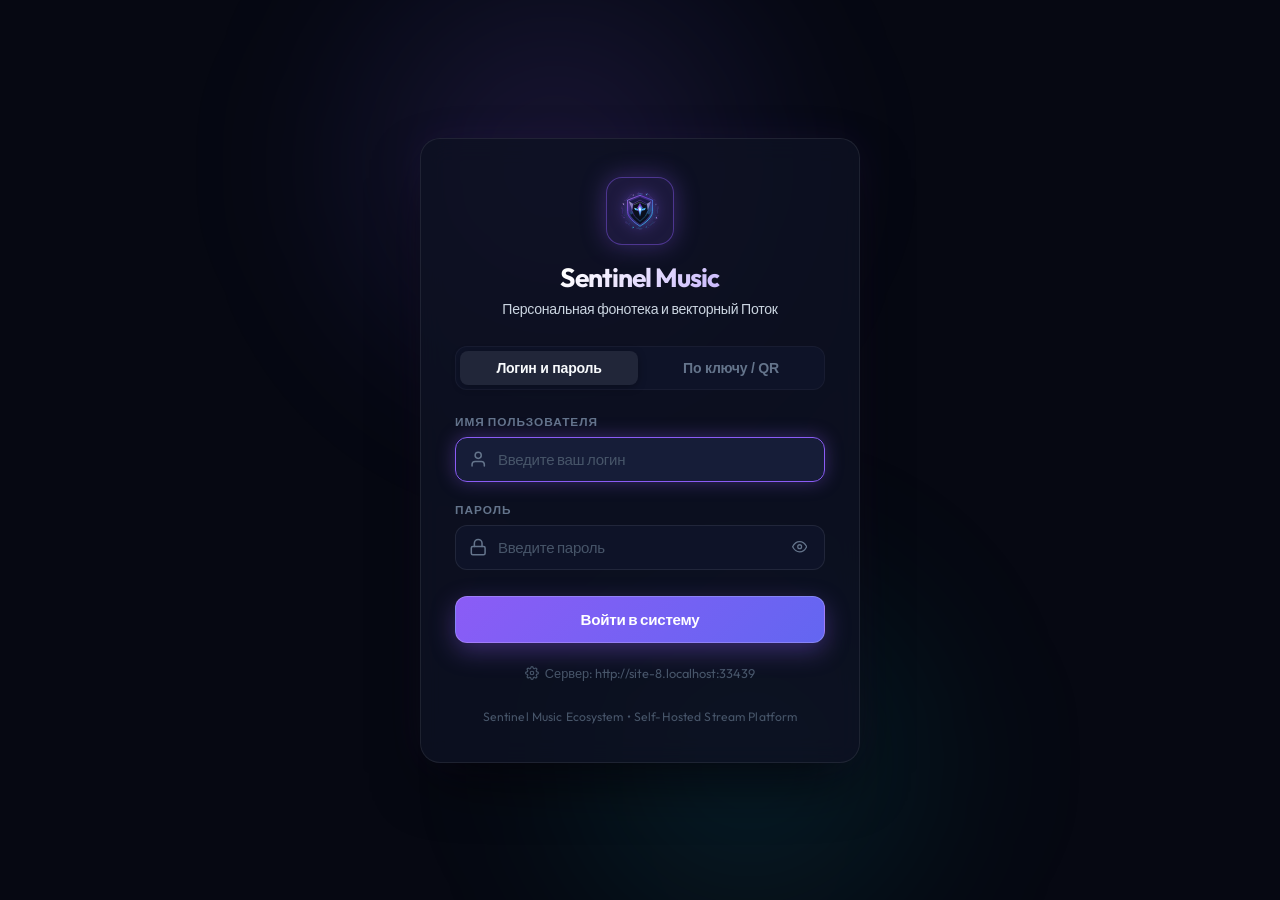
==== commit 966207da: "fix(cors): allow tauri desktop on windows (http://tauri.localhost) and lan subnets" ====
--- a/frontend/login.html
+++ b/frontend/login.html
@@ -368,7 +368,7 @@
           submitBtnText.textContent = originalText;
         }
       } catch (err) {
-        showError(`Не удалось соединиться с сервером (${serverHost}). Убедитесь, что сервер запущен и доступен.`);
+        showError(`Не удалось соединиться с сервером (${serverHost}). Убедитесь, что сервер запущен, доступен по сети и разрешает подключения (CORS).`);
         if (serverHostForm) {
           serverHostForm.style.display = 'flex';
         }
@@ -516,7 +516,7 @@
         }
       } catch (err) {
         const currentHost = getServerHost();
-        showError(`Не удалось соединиться с сервером (${currentHost}). Убедитесь, что сервер запущен, или укажите другой адрес.`);
+        showError(`Не удалось соединиться с сервером (${currentHost}). Убедитесь, что сервер запущен, доступен по сети и разрешает подключения (CORS).`);
         if (serverHostForm) {
           serverHostForm.style.display = 'flex';
         }
